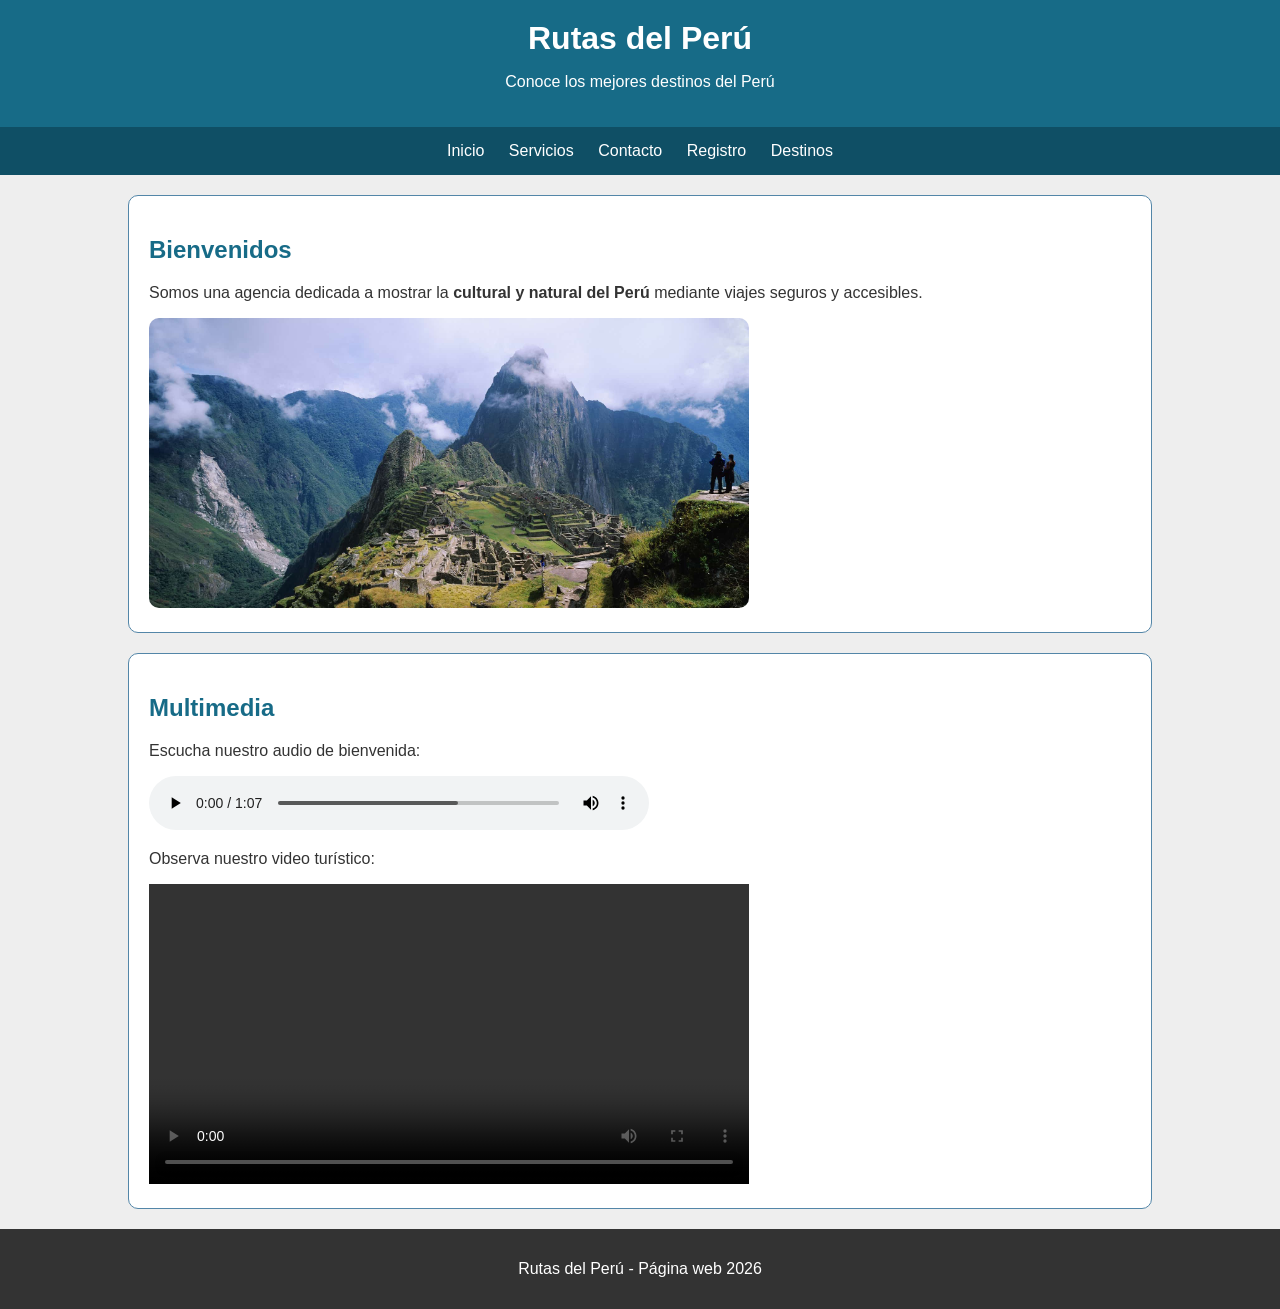
==== index.html @ 6393a5de "first commit" ====
<!DOCTYPE html>
<html lang="es">
<head>
    <meta charset="UTF-8">
    <meta name="viewport" content="width=device-width, initial-scale=1.0">
    <meta name="description" content="Agencia de viajes Rutas del Perú">
    <title>Rutas del Perú - Inicio</title>
    <link rel="stylesheet" href="styles/estilo.css">
	<link rel="icon" href="https://img.icons8.com/?size=50&id=FBO05Dys9QCg&format=png">
</head>
<body>
    <header>
        <h1>Rutas del Perú</h1>
        <p>Conoce los mejores destinos del Perú</p>
    </header>

    <nav>
        <a href="index.html">Inicio</a>
        <a href="servicios.html">Servicios</a>
        <a href="Contacto.html">Contacto</a>
        <a href="registro.html">Registro</a>
        <a href="tabla.html">Destinos</a>
    </nav>

    <main>
        <section>
            <h2>Bienvenidos</h2>
            <p>
                Somos una agencia dedicada a mostrar la <strong> cultural y natural
                del Perú</strong> mediante viajes seguros y accesibles.
            </p>
            <img src="images/image.png" alt="Vista panorámica de Machu Picchu" width="600">
        </section>

        <section>
            <h2>Multimedia</h2>
            <p>Escucha nuestro audio de bienvenida:</p>
            <audio controls>
                <source src="audio/bienvenida.mp3" type="audio/mpeg">
            </audio>

            <p>Observa nuestro video turístico:</p>
            <video controls class="video">
                <source src="video/video.mp4" type="video/mp4">
            </video>
        </section>
    </main>

    <footer>
        <p>Rutas del Perú - Página web 2026</p>
    </footer>
</body>
</html>
---- styles/estilo.css ----
body {
	margin: 0;
	font-family: Arial, sans-serif;
	color: #333333;
	background-color: #eeeeee;
}

header {
	padding: 20px;
	text-align: center;
	color: white;
	background-color: #176b87;
}

header h1 {
	margin: 0;
}

nav {
	padding: 15px;
	text-align: center;
	background-color: #0f4f65;
}

nav a {
	margin: 0 10px;
	color: white;
	text-decoration: none;
}

nav a:hover {
	color: #f2a541;
}

main {
	width: 80%;
	margin: 20px auto;
}

section {
	margin-bottom: 20px;
	padding: 20px;
	background-color: white;
	border: 1px solid #cccccc;
}

h2,
h3 {
	color: #176b87;
}

img,
video {
	max-width: 100%;
	
}

audio {
	width: 100%;
	max-width: 500px;
}

table {
	width: 100%;
	border-collapse: collapse;
	background-color: white;
}

th,
td {
	padding: 10px;
	text-align: left;
	border: 1px solid #cccccc;
}

th {
	color: white;
	background-color: #176b87;
}

tr:hover {
	background-color: #eaf6f8;
}

input,
select,
textarea,
button {
	margin-top: 5px;
	padding: 8px;
}

input,
select,
textarea {
	max-width: 100%;
}

button {
	color: white;
	background-color: #176b87;
	border: none;
}

button:hover {
	background-color: #0f4f65;
}

footer {
	padding: 15px;
	text-align: center;
	color: white;
	background-color: #333333;
}
.video {
    width: 600px;
}

section {
    border: 1.5px solid #5386a8;
    border-radius: 10px;
}

img {
    border-radius: 10px;
}
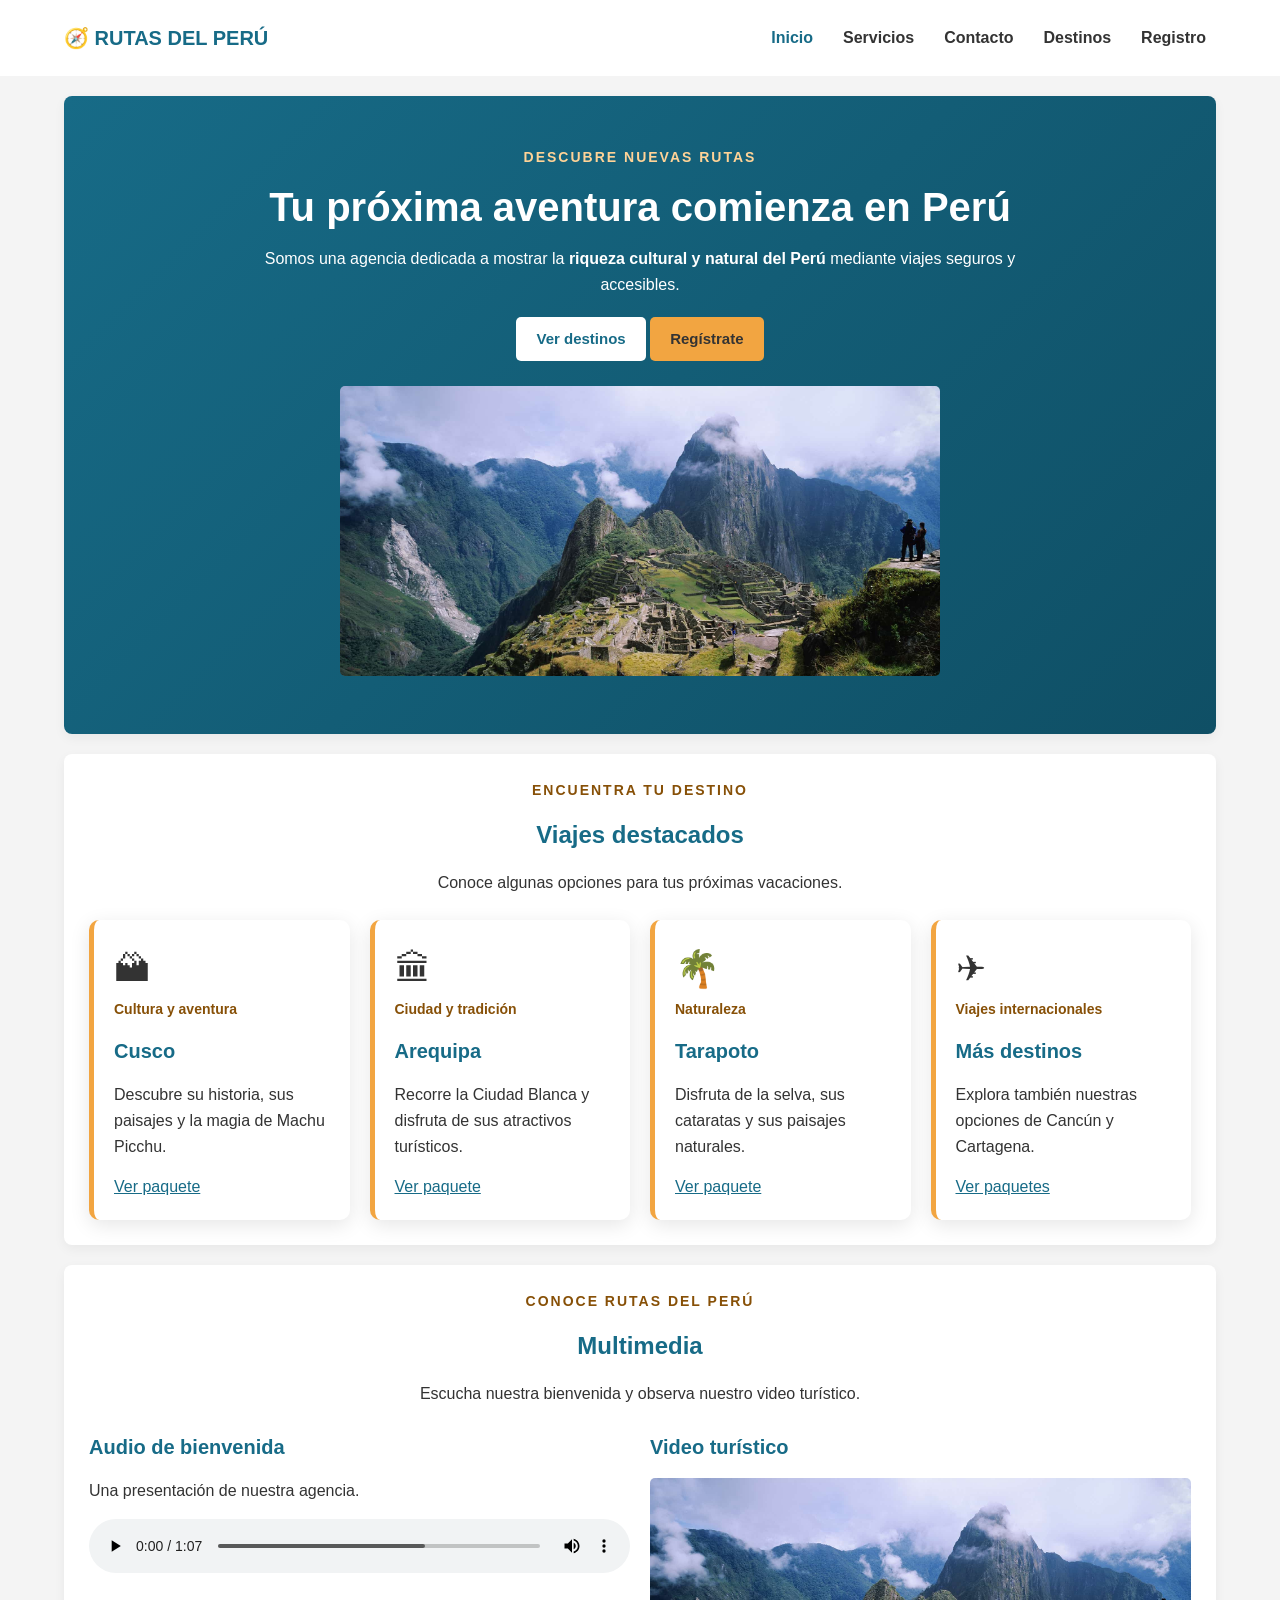
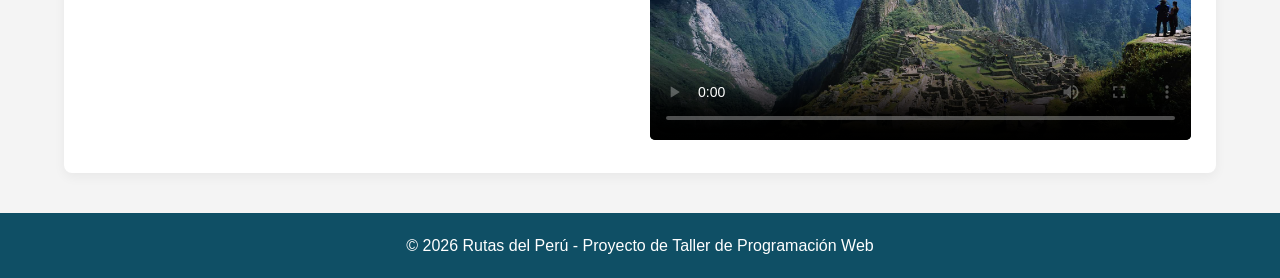
==== commit bddeaf9c: "Actualiza el contenido y el estilo de las páginas de contacto, registro, servicios y tabla de destin" ====
--- a/index.html
+++ b/index.html
@@ -3,51 +3,107 @@
 <head>
     <meta charset="UTF-8">
     <meta name="viewport" content="width=device-width, initial-scale=1.0">
-    <meta name="description" content="Agencia de viajes Rutas del Perú">
+    <meta name="description" content="Conoce los destinos y servicios de la agencia Rutas del Perú.">
     <title>Rutas del Perú - Inicio</title>
     <link rel="stylesheet" href="styles/estilo.css">
-	<link rel="icon" href="https://img.icons8.com/?size=50&id=FBO05Dys9QCg&format=png">
+    <link rel="icon" type="image/png" href="images/image.png">
 </head>
 <body>
     <header>
-        <h1>Rutas del Perú</h1>
-        <p>Conoce los mejores destinos del Perú</p>
+        <div class="contenedor header-contenido">
+            <a href="index.html" class="marca">&#x1F9ED; RUTAS DEL PERÚ</a>
+            <nav class="menu">
+                <a href="index.html" class="activo">Inicio</a>
+                <a href="servicios.html">Servicios</a>
+                <a href="Contacto.html">Contacto</a>
+                <a href="tabla.html">Destinos</a>
+                <a href="registro.html">Registro</a>
+            </nav>
+        </div>
     </header>
 
-    <nav>
-        <a href="index.html">Inicio</a>
-        <a href="servicios.html">Servicios</a>
-        <a href="Contacto.html">Contacto</a>
-        <a href="registro.html">Registro</a>
-        <a href="tabla.html">Destinos</a>
-    </nav>
-
-    <main>
-        <section>
-            <h2>Bienvenidos</h2>
-            <p>
-                Somos una agencia dedicada a mostrar la <strong> cultural y natural
-                del Perú</strong> mediante viajes seguros y accesibles.
-            </p>
-            <img src="images/image.png" alt="Vista panorámica de Machu Picchu" width="600">
+    <main class="contenedor">
+        <section class="hero">
+            <div class="hero-contenido">
+                <p class="etiqueta">DESCUBRE NUEVAS RUTAS</p>
+                <h1 class="titulo-animado">Tu próxima aventura comienza en Perú</h1>
+                <p>Somos una agencia dedicada a mostrar la <strong>riqueza cultural y natural del Perú</strong> mediante viajes seguros y accesibles.</p>
+                <div class="hero-botones">
+                    <a href="tabla.html" class="boton boton-principal">Ver destinos</a>
+                    <a href="registro.html" class="boton boton-secundario">Regístrate</a>
+                </div>
+            </div>
+            <img class="hero-imagen" src="images/image.png" alt="Vista panorámica de Machu Picchu en Cusco" width="1920" height="929">
         </section>
 
         <section>
-            <h2>Multimedia</h2>
-            <p>Escucha nuestro audio de bienvenida:</p>
-            <audio controls>
-                <source src="audio/bienvenida.mp3" type="audio/mpeg">
-            </audio>
+            <div class="titulos-seccion">
+                <p class="etiqueta">ENCUENTRA TU DESTINO</p>
+                <h2>Viajes destacados</h2>
+                <p>Conoce algunas opciones para tus próximas vacaciones.</p>
+            </div>
+            <div class="tarjetas">
+                <article class="tarjeta">
+                    <span class="icono">&#x1F3D4;</span>
+                    <p class="categoria">Cultura y aventura</p>
+                    <h3>Cusco</h3>
+                    <p>Descubre su historia, sus paisajes y la magia de Machu Picchu.</p>
+                    <a href="tabla.html">Ver paquete</a>
+                </article>
+                <article class="tarjeta">
+                    <span class="icono">&#x1F3DB;</span>
+                    <p class="categoria">Ciudad y tradición</p>
+                    <h3>Arequipa</h3>
+                    <p>Recorre la Ciudad Blanca y disfruta de sus atractivos turísticos.</p>
+                    <a href="tabla.html">Ver paquete</a>
+                </article>
+                <article class="tarjeta">
+                    <span class="icono">&#x1F334;</span>
+                    <p class="categoria">Naturaleza</p>
+                    <h3>Tarapoto</h3>
+                    <p>Disfruta de la selva, sus cataratas y sus paisajes naturales.</p>
+                    <a href="tabla.html">Ver paquete</a>
+                </article>
+                <article class="tarjeta">
+                    <span class="icono">&#x2708;</span>
+                    <p class="categoria">Viajes internacionales</p>
+                    <h3>Más destinos</h3>
+                    <p>Explora también nuestras opciones de Cancún y Cartagena.</p>
+                    <a href="tabla.html">Ver paquetes</a>
+                </article>
+            </div>
+        </section>
 
-            <p>Observa nuestro video turístico:</p>
-            <video controls class="video">
-                <source src="video/video.mp4" type="video/mp4">
-            </video>
+        <section>
+            <div class="titulos-seccion">
+                <p class="etiqueta">CONOCE RUTAS DEL PERÚ</p>
+                <h2>Multimedia</h2>
+                <p>Escucha nuestra bienvenida y observa nuestro video turístico.</p>
+            </div>
+            <div class="multimedia">
+                <div>
+                    <h3>Audio de bienvenida</h3>
+                    <p>Una presentación de nuestra agencia.</p>
+                    <audio controls>
+                        <source src="audio/bienvenida.mp3" type="audio/mpeg">
+                        Tu navegador no admite audio. <a href="audio/bienvenida.mp3">Abrir audio</a>.
+                    </audio>
+                </div>
+                <div>
+                    <h3>Video turístico</h3>
+                    <video controls poster="images/image.png" class="video">
+                        <source src="video/video.mp4" type="video/mp4">
+                        Tu navegador no admite video. <a href="video/video.mp4">Abrir video</a>.
+                    </video>
+                </div>
+            </div>
         </section>
     </main>
 
     <footer>
-        <p>Rutas del Perú - Página web 2026</p>
+        <div class="contenedor">
+            <p>&copy; 2026 Rutas del Perú - Proyecto de Taller de Programación Web</p>
+        </div>
     </footer>
 </body>
 </html>
--- a/styles/estilo.css
+++ b/styles/estilo.css
@@ -1,126 +1,308 @@
+/* Estilos básicos compartidos por las cinco páginas. */
+* {
+    margin: 0;
+    padding: 0;
+    box-sizing: border-box;
+}
 body {
-	margin: 0;
-	font-family: Arial, sans-serif;
-	color: #333333;
-	background-color: #eeeeee;
-}
-
+    font-family: Arial, Helvetica, sans-serif;
+    background-color: #f4f4f4;
+    color: #333333;
+    line-height: 1.6;
+}
+.contenedor {
+    width: 90%;
+    max-width: 1200px;
+    margin: auto;
+}
 header {
-	padding: 20px;
-	text-align: center;
-	color: white;
-	background-color: #176b87;
-}
-
-header h1 {
-	margin: 0;
-}
-
-nav {
-	padding: 15px;
-	text-align: center;
-	background-color: #0f4f65;
-}
-
-nav a {
-	margin: 0 10px;
-	color: white;
-	text-decoration: none;
-}
-
-nav a:hover {
-	color: #f2a541;
-}
-
+    background-color: #ffffff;
+    padding: 20px 0;
+}
+.header-contenido {
+    display: flex;
+    align-items: center;
+    justify-content: space-between;
+    gap: 20px;
+}
+.marca {
+    color: #176b87;
+    text-decoration: none;
+    font-size: 20px;
+    font-weight: bold;
+}
+.menu {
+    display: flex;
+    gap: 10px;
+}
+.menu a {
+    color: #333333;
+    text-decoration: none;
+    font-weight: bold;
+    padding: 5px 10px;
+    transition: color 0.3s ease;
+}
+.menu a:hover, .menu .activo {
+    color: #176b87;
+}
 main {
-	width: 80%;
-	margin: 20px auto;
-}
-
+    padding: 20px 0;
+}
 section {
-	margin-bottom: 20px;
-	padding: 20px;
-	background-color: white;
-	border: 1px solid #cccccc;
-}
-
-h2,
+    background-color: #ffffff;
+    margin-bottom: 20px;
+    padding: 25px;
+    border-radius: 8px;
+    box-shadow: 0 4px 12px rgba(0, 0, 0, 0.05);
+}
+h1, h2, h3 {
+    color: #176b87;
+    margin-bottom: 15px;
+}
+h1 {
+    font-size: 32px;
+}
+h2 {
+    font-size: 24px;
+}
 h3 {
-	color: #176b87;
-}
-
-img,
-video {
-	max-width: 100%;
-	
-}
-
-audio {
-	width: 100%;
-	max-width: 500px;
-}
-
+    font-size: 20px;
+}
+p {
+    margin-bottom: 15px;
+}
+a {
+    color: #176b87;
+}
+.hero {
+    text-align: center;
+    background: linear-gradient(135deg, #176b87, #0f4f65);
+    color: #ffffff;
+    padding: 50px 20px;
+}
+.hero-contenido {
+    max-width: 800px;
+    margin: auto;
+}
+.hero h1 {
+    color: #ffffff;
+    font-size: 40px;
+    line-height: 1.2;
+}
+.etiqueta {
+    color: #875007;
+    font-weight: bold;
+    letter-spacing: 2px;
+    font-size: 14px;
+}
+.hero .etiqueta {
+    color: #ffd397;
+}
+.hero-imagen {
+    width: 600px;
+    margin-top: 25px;
+}
+@keyframes aparecer {
+    from {
+        opacity: 0;
+        transform: translateY(-30px);
+    }
+    to {
+        opacity: 1;
+        transform: translateY(0);
+    }
+}
+.titulo-animado {
+    animation: aparecer 2s ease;
+}
+.boton {
+    display: inline-block;
+    padding: 10px 20px;
+    border: none;
+    border-radius: 5px;
+    text-decoration: none;
+    font-family: inherit;
+    font-size: 15px;
+    font-weight: bold;
+    transition: transform 0.3s ease;
+}
+.boton-principal {
+    background-color: #176b87;
+    color: #ffffff;
+}
+.hero .boton-principal {
+    background-color: #ffffff;
+    color: #176b87;
+}
+.boton-secundario {
+    background-color: #f2a541;
+    color: #333333;
+}
+.boton:hover {
+    transform: translateY(-3px);
+}
+.hero-botones, .formulario-botones {
+    margin-top: 20px;
+}
+.titulos-seccion {
+    text-align: center;
+    margin-bottom: 25px;
+}
+.tarjetas, .servicios-grid {
+    display: grid;
+    grid-template-columns: repeat(4, 1fr);
+    gap: 20px;
+}
+.tarjeta, .servicio {
+    background-color: #ffffff;
+    padding: 20px;
+    border-radius: 10px;
+    border-left: 5px solid #f2a541;
+    box-shadow: 0 5px 20px rgba(0, 0, 0, 0.10);
+    transition: transform 0.3s ease;
+}
+.tarjeta:hover, .servicio:hover {
+    transform: translateY(-10px);
+}
+.icono {
+    font-size: 36px;
+}
+.categoria {
+    color: #875007;
+    font-size: 14px;
+    font-weight: bold;
+}
+.servicio h2 {
+    font-size: 20px;
+}
+ul, ol {
+    padding-left: 20px;
+    margin-bottom: 20px;
+}
+li {
+    margin-bottom: 8px;
+}
+.multimedia, .contacto-grid {
+    display: grid;
+    grid-template-columns: repeat(2, 1fr);
+    gap: 20px;
+}
+img, video {
+    max-width: 100%;
+    height: auto;
+    border-radius: 5px;
+}
+.video, .imagen-contacto, audio {
+    width: 100%;
+}
+.datos-contacto {
+    font-size: 14px;
+}
+.tabla-contenedor {
+    overflow-x: auto;
+    margin-bottom: 20px;
+}
 table {
-	width: 100%;
-	border-collapse: collapse;
-	background-color: white;
-}
-
-th,
-td {
-	padding: 10px;
-	text-align: left;
-	border: 1px solid #cccccc;
-}
-
-th {
-	color: white;
-	background-color: #176b87;
-}
-
+    width: 100%;
+    border-collapse: collapse;
+}
+caption {
+    text-align: left;
+    font-weight: bold;
+    padding: 10px;
+}
+th, td {
+    padding: 10px;
+    text-align: left;
+    border: 1px solid #cccccc;
+}
+thead th {
+    background-color: #176b87;
+    color: #ffffff;
+}
+.fila-alterna {
+    background-color: #f1f5f6;
+}
 tr:hover {
-	background-color: #eaf6f8;
-}
-
-input,
-select,
-textarea,
-button {
-	margin-top: 5px;
-	padding: 8px;
-}
-
-input,
-select,
-textarea {
-	max-width: 100%;
-}
-
-button {
-	color: white;
-	background-color: #176b87;
-	border: none;
-}
-
-button:hover {
-	background-color: #0f4f65;
-}
-
+    background-color: #eaf6f8;
+}
+.formulario-registro {
+    width: 90%;
+    max-width: 900px;
+    margin: 30px auto;
+}
+.formulario-registro fieldset {
+    padding: 20px;
+    margin-bottom: 20px;
+    border: none;
+    border-left: 5px solid #f2a541;
+    border-radius: 10px;
+    box-shadow: 0 5px 15px rgba(0, 0, 0, 0.10);
+}
+.formulario-registro legend {
+    background-color: #176b87;
+    color: #ffffff;
+    padding: 10px 20px;
+    border-radius: 5px;
+    font-weight: bold;
+}
+.campo {
+    display: flex;
+    flex-direction: column;
+    gap: 8px;
+    margin-bottom: 15px;
+}
+.campo label, .campo-titulo {
+    font-weight: bold;
+}
+.campo input, .campo select, .campo textarea {
+    width: 100%;
+    padding: 10px;
+    border: 1px solid #cccccc;
+    border-radius: 5px;
+    font-family: inherit;
+    font-size: 16px;
+}
+.opciones {
+    display: flex;
+    gap: 15px;
+}
+.opciones label {
+    display: flex;
+    align-items: center;
+    gap: 5px;
+    font-weight: normal;
+}
+.opciones input {
+    width: auto;
+}
 footer {
-	padding: 15px;
-	text-align: center;
-	color: white;
-	background-color: #333333;
-}
-.video {
-    width: 600px;
-}
-
-section {
-    border: 1.5px solid #5386a8;
-    border-radius: 10px;
-}
-
-img {
-    border-radius: 10px;
-}+    padding: 20px;
+    text-align: center;
+    background-color: #0f4f65;
+    color: #ffffff;
+}
+footer p {
+    margin: 0;
+}
+@media (max-width: 768px) {
+    .header-contenido, .menu {
+        flex-direction: column;
+    }
+    .menu {
+        align-items: center;
+    }
+    .tarjetas, .servicios-grid, .multimedia, .contacto-grid {
+        grid-template-columns: 1fr;
+    }
+    .hero h1 {
+        font-size: 30px;
+    }
+    .formulario-registro {
+        width: 100%;
+    }
+    .opciones {
+        flex-direction: column;
+        align-items: flex-start;
+    }
+}
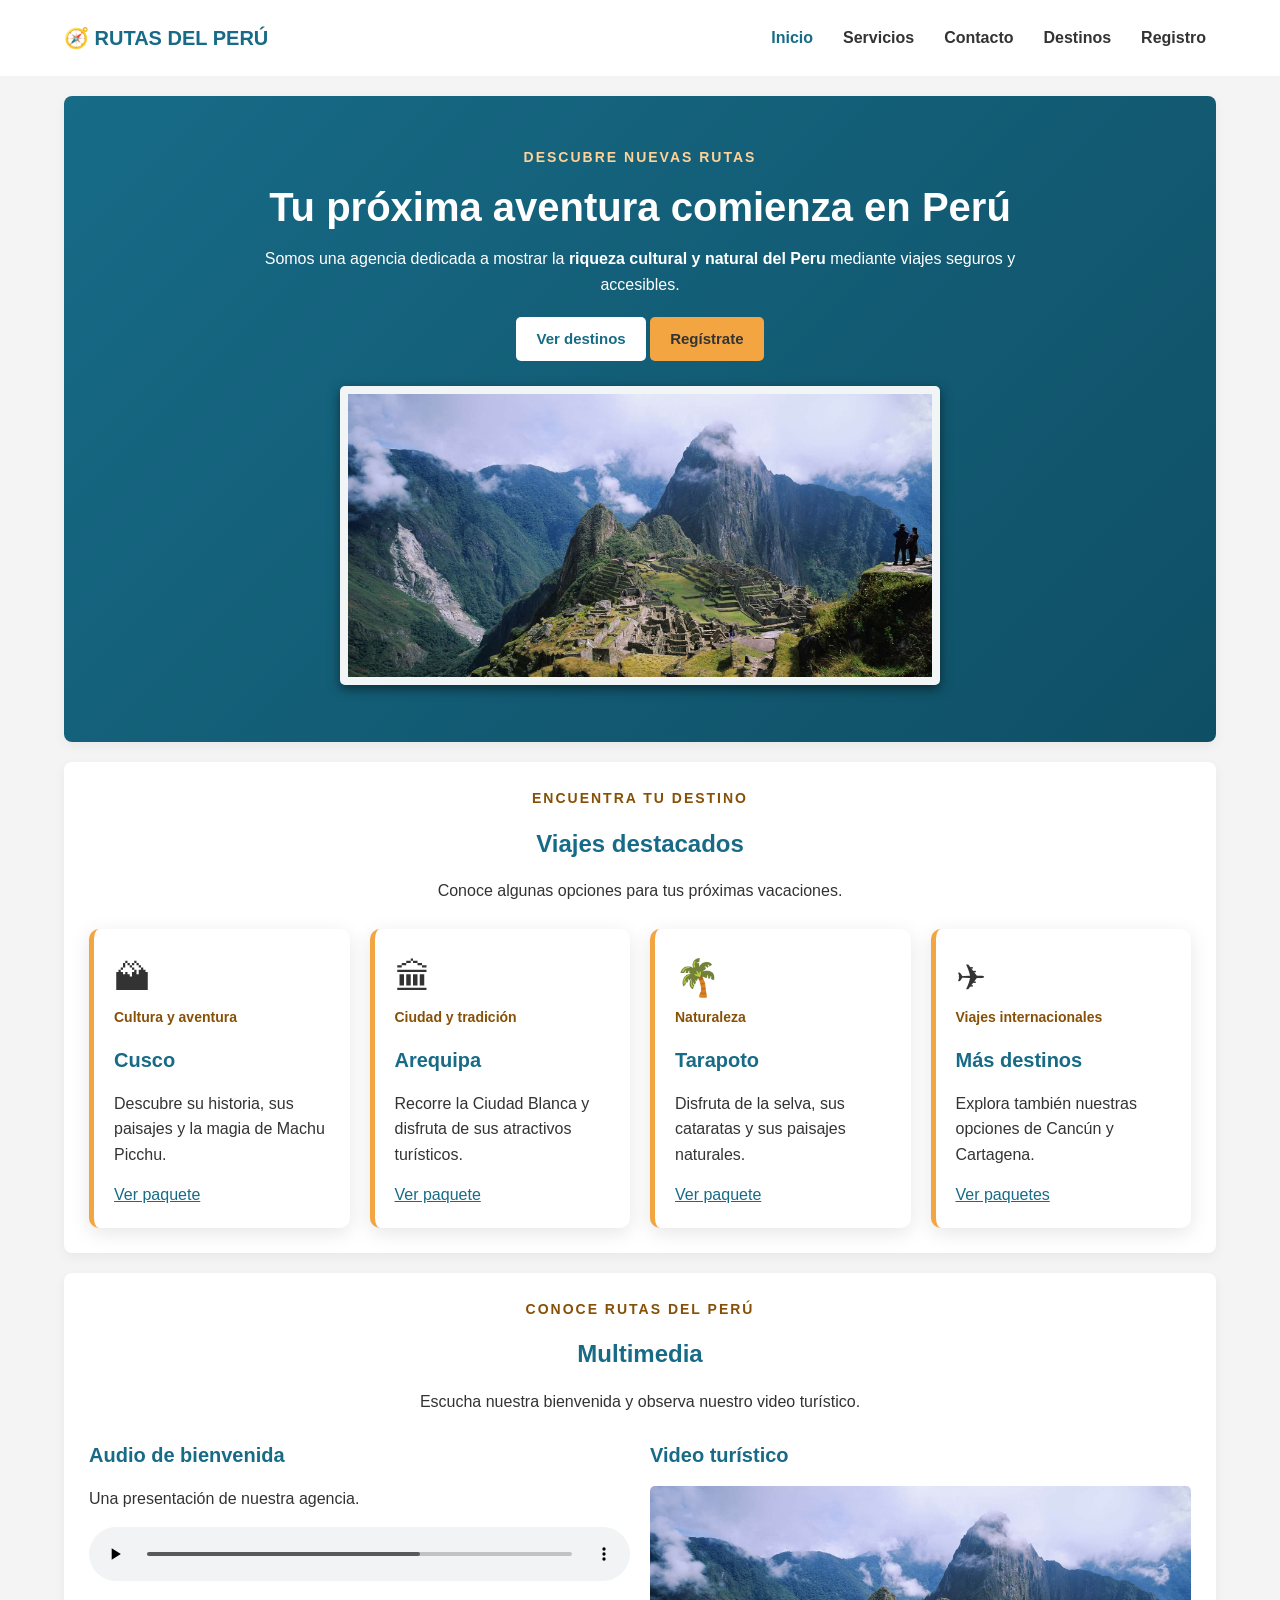
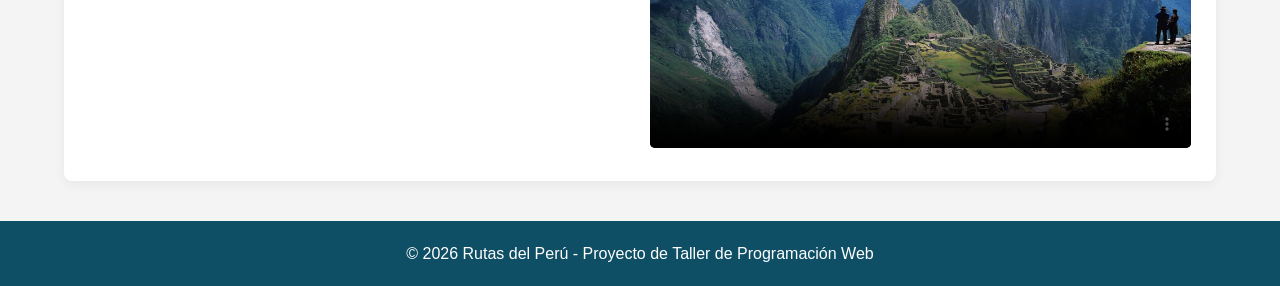
==== commit 2556add9: "Mejora el contenido de la sección hero y agrega estilos a la imagen y servicios para una mejor prese" ====
--- a/index.html
+++ b/index.html
@@ -27,7 +27,7 @@
             <div class="hero-contenido">
                 <p class="etiqueta">DESCUBRE NUEVAS RUTAS</p>
                 <h1 class="titulo-animado">Tu próxima aventura comienza en Perú</h1>
-                <p>Somos una agencia dedicada a mostrar la <strong>riqueza cultural y natural del Perú</strong> mediante viajes seguros y accesibles.</p>
+                <p>Somos una agencia dedicada a mostrar la <strong>riqueza cultural y natural del Peru</strong> mediante viajes seguros y accesibles.</p>
                 <div class="hero-botones">
                     <a href="tabla.html" class="boton boton-principal">Ver destinos</a>
                     <a href="registro.html" class="boton boton-secundario">Regístrate</a>
--- a/styles/estilo.css
+++ b/styles/estilo.css
@@ -101,6 +101,10 @@
 .hero-imagen {
     width: 600px;
     margin-top: 25px;
+    padding: 8px;
+    background-color: #f1f5f6;
+    box-shadow: 0 4px 12px rgba(0, 0, 0, 0.5);
+    animation: aparecer 2s ease;
 }
 @keyframes aparecer {
     from {
@@ -148,11 +152,36 @@
     text-align: center;
     margin-bottom: 25px;
 }
-.tarjetas, .servicios-grid {
+.tarjetas {
     display: grid;
     grid-template-columns: repeat(4, 1fr);
     gap: 20px;
 }
+
+.servicios-grid {
+    display: grid;
+    grid-template-columns: repeat(2, 1fr);
+    gap: 20px;
+    background-color: #eff2f7;
+    padding: 25px;
+    border-radius: 8px;
+    
+}
+
+.servicio:hover{
+    background-color: #f2a541;
+    color: #f1f5f6;
+}
+
+.servicio:hover h2{
+    
+    color: #f1f5f6;
+}
+
+
+
+
+
 .tarjeta, .servicio {
     background-color: #ffffff;
     padding: 20px;
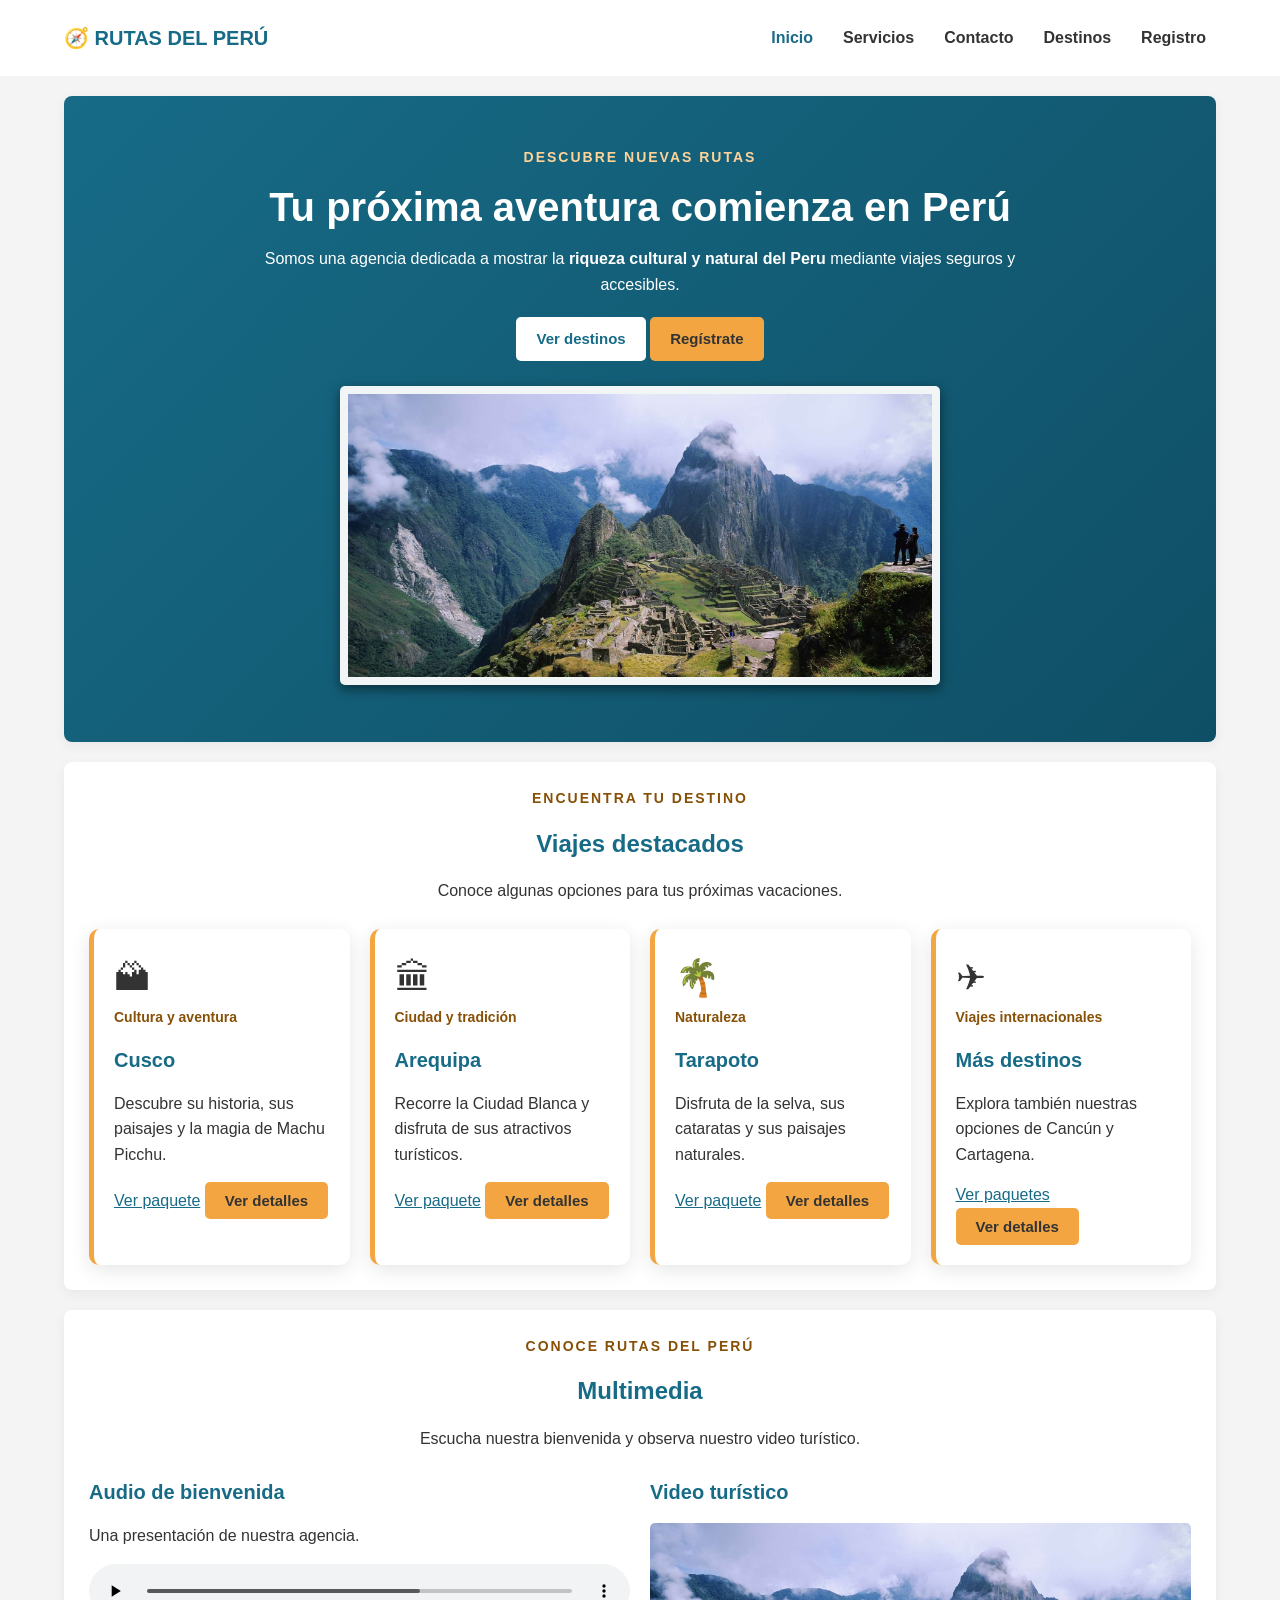
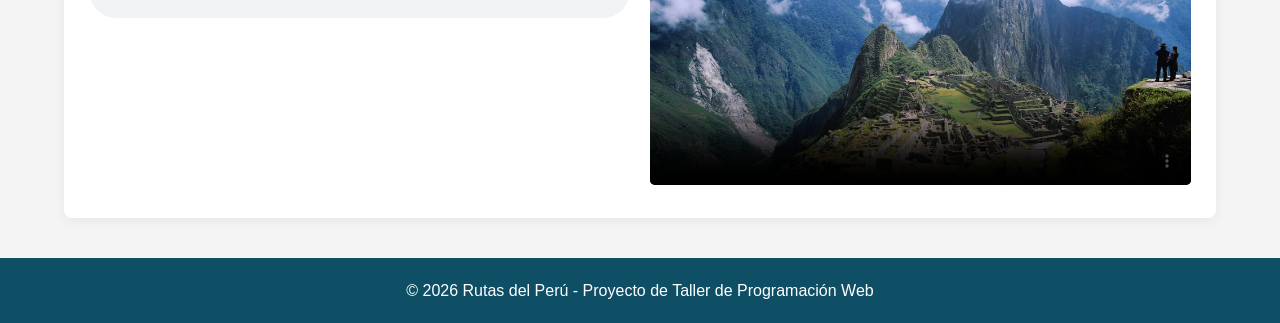
==== commit f120a404: "Agrega ventanas modales para mostrar detalles de servicios y horarios, y mejora la interacción en el" ====
--- a/index.html
+++ b/index.html
@@ -49,6 +49,7 @@
                     <h3>Cusco</h3>
                     <p>Descubre su historia, sus paisajes y la magia de Machu Picchu.</p>
                     <a href="tabla.html">Ver paquete</a>
+                    <button type="button" class="boton boton-secundario btn-detalles" data-titulo="Cusco" data-descripcion="El paquete a Cusco dura 4 días. Machu Picchu es uno de los atractivos de este destino.">Ver detalles</button>
                 </article>
                 <article class="tarjeta">
                     <span class="icono">&#x1F3DB;</span>
@@ -56,6 +57,7 @@
                     <h3>Arequipa</h3>
                     <p>Recorre la Ciudad Blanca y disfruta de sus atractivos turísticos.</p>
                     <a href="tabla.html">Ver paquete</a>
+                    <button type="button" class="boton boton-secundario btn-detalles" data-titulo="Arequipa" data-descripcion="El paquete de 3 días te permite conocer la Ciudad Blanca.">Ver detalles</button>
                 </article>
                 <article class="tarjeta">
                     <span class="icono">&#x1F334;</span>
@@ -63,6 +65,7 @@
                     <h3>Tarapoto</h3>
                     <p>Disfruta de la selva, sus cataratas y sus paisajes naturales.</p>
                     <a href="tabla.html">Ver paquete</a>
+                    <button type="button" class="boton boton-secundario btn-detalles" data-titulo="Tarapoto" data-descripcion="El paquete dura 4 días. Es una opción para conocer los paisajes de la selva.">Ver detalles</button>
                 </article>
                 <article class="tarjeta">
                     <span class="icono">&#x2708;</span>
@@ -70,6 +73,7 @@
                     <h3>Más destinos</h3>
                     <p>Explora también nuestras opciones de Cancún y Cartagena.</p>
                     <a href="tabla.html">Ver paquetes</a>
+                    <button type="button" class="boton boton-secundario btn-detalles" data-titulo="Más destinos" data-descripcion="Consulta en la tabla las opciones de Cancún y Cartagena y su disponibilidad.">Ver detalles</button>
                 </article>
             </div>
         </section>
@@ -98,6 +102,13 @@
                 </div>
             </div>
         </section>
+        <div class="modal" id="modalDetalles">
+            <div class="modal-contenido">
+                <h2 id="modalTitulo"></h2>
+                <p id="modalDescripcion"></p>
+                <button type="button" class="boton boton-principal" id="cerrarModal">Cerrar</button>
+            </div>
+        </div>
     </main>
 
     <footer>
@@ -105,5 +116,6 @@
             <p>&copy; 2026 Rutas del Perú - Proyecto de Taller de Programación Web</p>
         </div>
     </footer>
+    <script src="js/Interacciones.js"></script>
 </body>
 </html>
--- a/styles/estilo.css
+++ b/styles/estilo.css
@@ -335,3 +335,28 @@
         align-items: flex-start;
     }
 }
+
+/* Ventana de detalles, igual que en Cine UTP. */
+.modal {
+    display: none;
+    position: fixed;
+    top: 0;
+    left: 0;
+    width: 100%;
+    height: 100%;
+    background-color: rgba(0, 0, 0, 0.75);
+    justify-content: center;
+    align-items: center;
+    z-index: 1000;
+}
+.modal-contenido {
+    background-color: #ffffff;
+    width: 90%;
+    max-width: 500px;
+    padding: 20px;
+    border-radius: 8px;
+    text-align: center;
+}
+.modal.mostrar {
+    display: flex;
+}
